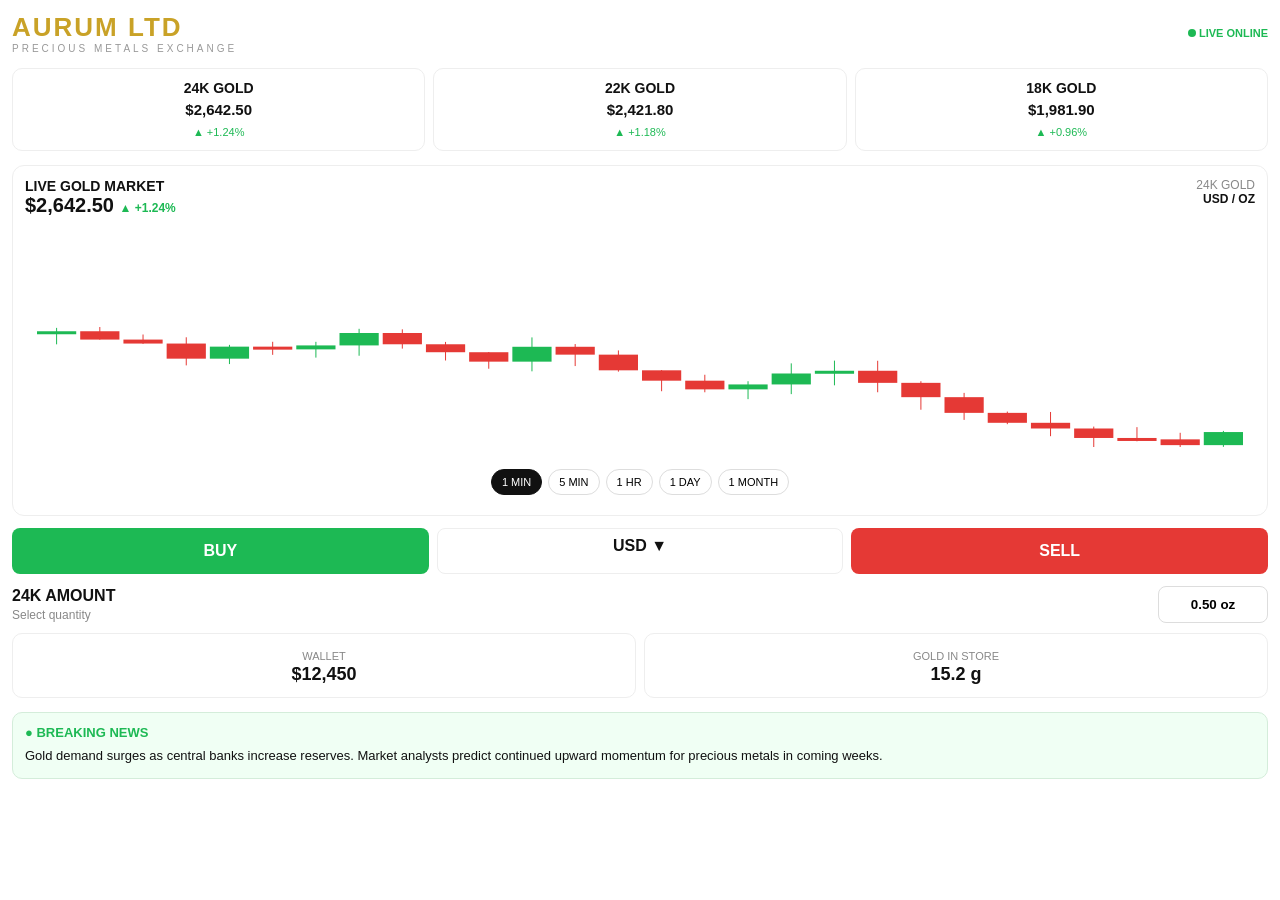
==== index.html @ 2957593e "white version" ====
<!DOCTYPE html>
<html lang="en">
<head>
<meta charset="UTF-8">
<meta name="viewport" content="width=device-width, initial-scale=1.0">
<title>AURUM LTD</title>
<style>
*{margin:0;padding:0;box-sizing:border-box;font-family:Arial, sans-serif}
body{background:#fff;color:#111;padding:12px;padding-bottom:30px}
.top{display:flex;justify-content:space-between;align-items:center}
.logo{font-size:26px;font-weight:900;letter-spacing:2px;color:#c9a227}
.logo span{font-size:10px;display:block;letter-spacing:3px;color:#999;font-weight:400}
.live{font-size:11px;color:#1db954;font-weight:700}
.live i{width:8px;height:8px;background:#1db954;border-radius:50%;display:inline-block}
.cards{display:flex;gap:8px;margin:14px 0}
.card{flex:1;border:1px solid #eee;border-radius:10px;padding:10px;text-align:center}
.card b{font-size:14px}
.card p{font-size:15px;font-weight:800;margin:4px 0}
.card span{font-size:11px;color:#1db954}
.market{border:1px solid #eee;border-radius:12px;padding:12px}
.m-head{display:flex;justify-content:space-between}
.m-head h3{font-size:14px}
.m-head p{font-size:20px;font-weight:900}
.m-head p span{font-size:12px;color:#1db954}
#chart{width:100%;height:220px;margin:10px 0}
.times{display:flex;gap:6px;justify-content:center;margin:8px 0}
.times button{border:1px solid #ddd;background:#fff;padding:6px 10px;border-radius:20px;font-size:11px;cursor:pointer}
.times button.active{background:#111;color:#fff;border-color:#111}
.trade{display:flex;gap:8px;margin:12px 0}
.buy{flex:1;background:#1db954;color:#fff;border:none;padding:14px;border-radius:8px;font-weight:900;font-size:16px}
.mid{flex:1;text-align:center;border:1px solid #eee;border-radius:8px;padding:8px;font-weight:800}
.sell{flex:1;background:#e53935;color:#fff;border:none;padding:14px;border-radius:8px;font-weight:900;font-size:16px}
.amount{display:flex;justify-content:space-between;align-items:center;margin:10px 0}
.amount input{width:110px;padding:10px;border:1px solid #ddd;border-radius:8px;text-align:center;font-weight:800}
.wallet{display:flex;gap:8px}
.wallet div{flex:1;border:1px solid #eee;border-radius:10px;padding:12px;text-align:center}
.wallet b{font-size:18px}
.news{margin-top:14px;border:1px solid #d4edda;border-radius:10px;padding:12px;background:#f0fff4}
.news h4{color:#1db954;font-size:13px;margin-bottom:6px}
.news p{font-size:13px;line-height:1.5}
</style>
</head>
<body>
<div class="top"><div class="logo">AURUM LTD<span>PRECIOUS METALS EXCHANGE</span></div><div class="live"><i></i> LIVE ONLINE</div></div>
<div class="cards">
<div class="card"><b>24K GOLD</b><p>$2,642.50</p><span>▲ +1.24%</span></div>
<div class="card"><b>22K GOLD</b><p>$2,421.80</p><span>▲ +1.18%</span></div>
<div class="card"><b>18K GOLD</b><p>$1,981.90</p><span>▲ +0.96%</span></div>
</div>
<div class="market">
<div class="m-head"><div><h3>LIVE GOLD MARKET</h3><p>$2,642.50 <span>▲ +1.24%</span></p></div><div style="text-align:right;font-size:12px;color:#888">24K GOLD<br><b style="color:#111">USD / OZ</b></div></div>
<canvas id="chart"></canvas>
<div class="times" id="times">
<button class="active">1 MIN</button>
<button>5 MIN</button>
<button>1 HR</button>
<button>1 DAY</button>
<button>1 MONTH</button>
</div>
</div>
<div class="trade"><button class="buy">BUY</button><div class="mid">USD ▼</div><button class="sell">SELL</button></div>
<div class="amount"><div><b>24K AMOUNT</b><br><span style="color:#888;font-size:12px">Select quantity</span></div><input value="0.50 oz"></div>
<div class="wallet"><div><span style="color:#888;font-size:11px">WALLET</span><br><b>$12,450</b></div><div><span style="color:#888;font-size:11px">GOLD IN STORE</span><br><b>15.2 g</b></div></div>
<div class="news"><h4>● BREAKING NEWS</h4><p>Gold demand surges as central banks increase reserves. Market analysts predict continued upward momentum for precious metals in coming weeks.</p></div>
<script>
const c=document.getElementById('chart'),ctx=c.getContext('2d');
function draw(){
  c.width=c.offsetWidth; c.height=220;
  ctx.clearRect(0,0,c.width,c.height);
  let price=2642, x=10;
  const step=(c.width-20)/28;
  for(let i=0;i<28;i++){
    let open=price, close=price+(Math.random()*14-7);
    let high=Math.max(open,close)+Math.random()*6;
    let low=Math.min(open,close)-Math.random()*6;
    let y=(v)=> 200 - ((v-2600)/80)*180;
    ctx.strokeStyle= close>=open ? '#1db954':'#e53935';
    ctx.fillStyle= close>=open ? '#1db954':'#e53935';
    ctx.beginPath(); ctx.moveTo(x+step/2, y(high)); ctx.lineTo(x+step/2, y(low)); ctx.stroke();
    ctx.fillRect(x+2, y(Math.max(open,close)), step-4, Math.max(3, Math.abs(y(open)-y(close))));
    price=close; x+=step;
  }
}
draw(); setInterval(draw, 2500);
document.querySelectorAll('#times button').forEach(b=>{
  b.onclick=()=>{ document.querySelectorAll('#times button').forEach(x=>x.classList.remove('active')); b.classList.add('active'); draw(); }
});
</script>
</body>
</html>
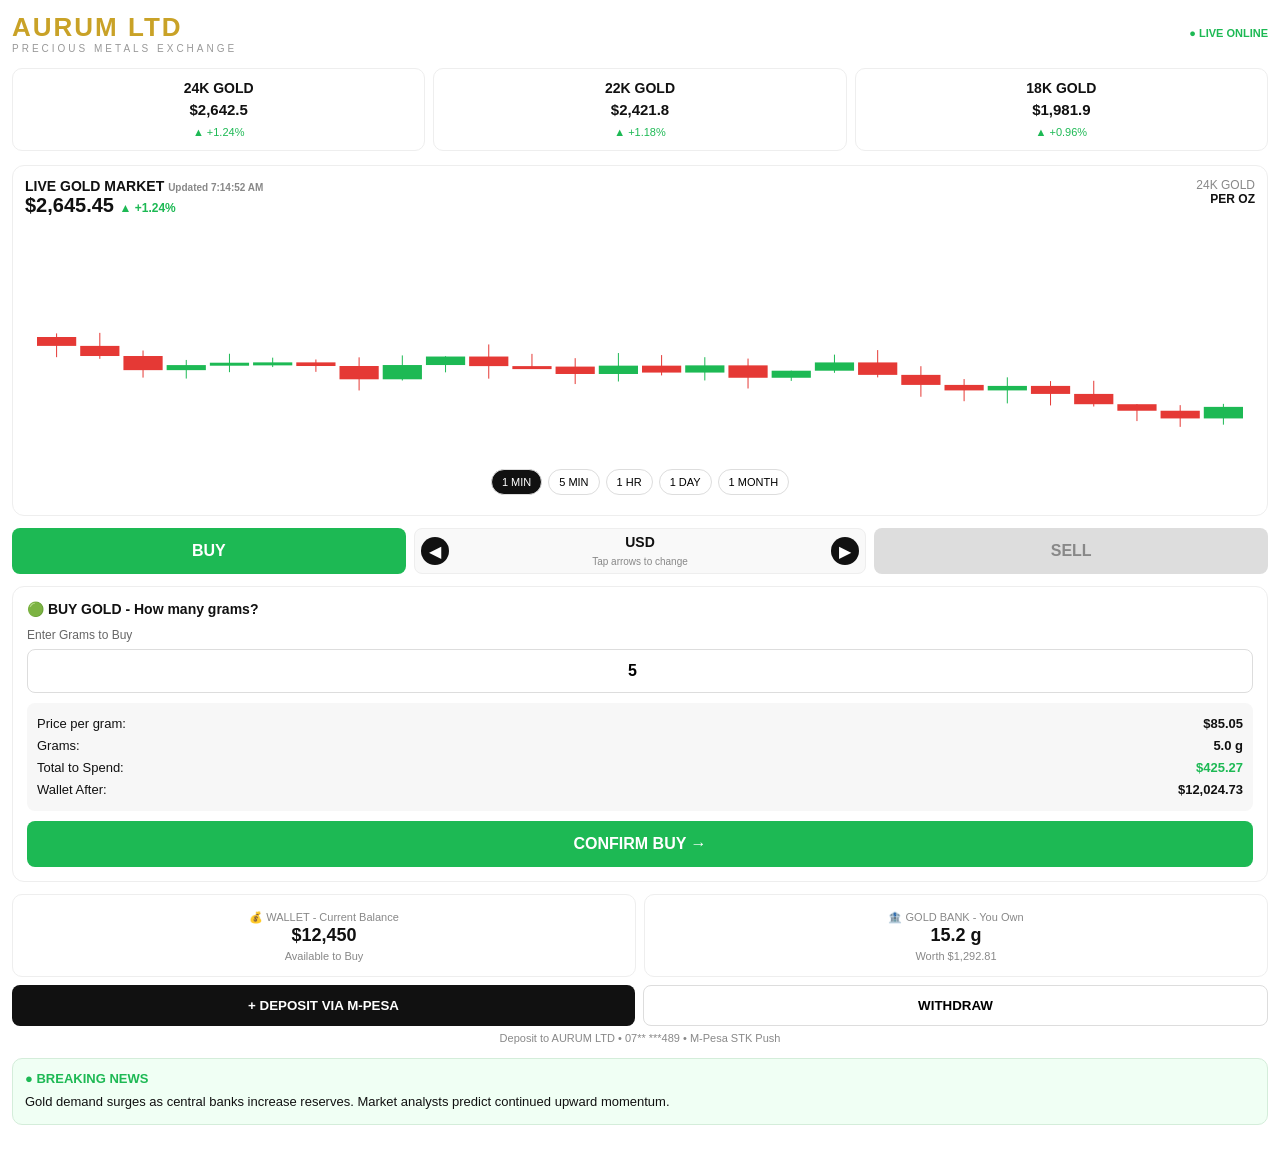
==== commit 6d093ee9: "final all features" ====
--- a/index.html
+++ b/index.html
@@ -5,13 +5,12 @@
 <meta name="viewport" content="width=device-width, initial-scale=1.0">
 <title>AURUM LTD</title>
 <style>
-*{margin:0;padding:0;box-sizing:border-box;font-family:Arial, sans-serif}
+*{margin:0;padding:0;box-sizing:border-box;font-family:Arial,sans-serif}
 body{background:#fff;color:#111;padding:12px;padding-bottom:30px}
 .top{display:flex;justify-content:space-between;align-items:center}
 .logo{font-size:26px;font-weight:900;letter-spacing:2px;color:#c9a227}
 .logo span{font-size:10px;display:block;letter-spacing:3px;color:#999;font-weight:400}
 .live{font-size:11px;color:#1db954;font-weight:700}
-.live i{width:8px;height:8px;background:#1db954;border-radius:50%;display:inline-block}
 .cards{display:flex;gap:8px;margin:14px 0}
 .card{flex:1;border:1px solid #eee;border-radius:10px;padding:10px;text-align:center}
 .card b{font-size:14px}
@@ -25,66 +24,213 @@
 #chart{width:100%;height:220px;margin:10px 0}
 .times{display:flex;gap:6px;justify-content:center;margin:8px 0}
 .times button{border:1px solid #ddd;background:#fff;padding:6px 10px;border-radius:20px;font-size:11px;cursor:pointer}
-.times button.active{background:#111;color:#fff;border-color:#111}
-.trade{display:flex;gap:8px;margin:12px 0}
-.buy{flex:1;background:#1db954;color:#fff;border:none;padding:14px;border-radius:8px;font-weight:900;font-size:16px}
-.mid{flex:1;text-align:center;border:1px solid #eee;border-radius:8px;padding:8px;font-weight:800}
-.sell{flex:1;background:#e53935;color:#fff;border:none;padding:14px;border-radius:8px;font-weight:900;font-size:16px}
-.amount{display:flex;justify-content:space-between;align-items:center;margin:10px 0}
-.amount input{width:110px;padding:10px;border:1px solid #ddd;border-radius:8px;text-align:center;font-weight:800}
-.wallet{display:flex;gap:8px}
+.times button.active{background:#111;color:#fff}
+.trade{display:flex;gap:8px;margin:12px 0;align-items:stretch}
+.buy{flex:1;background:#1db954;color:#fff;border:none;padding:14px;border-radius:8px;font-weight:900;font-size:16px;cursor:pointer}
+.buy.off,.sell.off{background:#ddd;color:#888}
+.sell{flex:1;background:#e53935;color:#fff;border:none;padding:14px;border-radius:8px;font-weight:900;font-size:16px;cursor:pointer}
+.curbar{flex:1.2;display:flex;align-items:center;justify-content:space-between;border:1px solid #eee;border-radius:8px;padding:0 6px;background:#f9f9f9}
+.curbar button{border:none;background:#111;color:#fff;width:28px;height:28px;border-radius:50%;font-size:16px;cursor:pointer}
+.curbar b{font-size:14px}
+.panel{border:1px solid #eee;border-radius:12px;padding:14px;margin:10px 0;display:none}
+.panel.show{display:block}
+.panel h3{font-size:14px;margin-bottom:8px}
+.panel label{font-size:12px;color:#666}
+.panel input{width:100%;padding:12px;border:1px solid #ddd;border-radius:8px;margin:6px 0 10px;font-size:16px;font-weight:800;text-align:center}
+.calc{background:#f7f7f7;border-radius:8px;padding:10px;font-size:13px;line-height:1.7}
+.calc b{float:right}
+.confirm{width:100%;border:none;padding:14px;border-radius:8px;font-weight:900;font-size:16px;color:#fff;cursor:pointer;margin-top:10px}
+.confirm.buybtn{background:#1db954}
+.confirm.sellbtn{background:#e53935}
+.wallet{display:flex;gap:8px;margin-top:12px}
 .wallet div{flex:1;border:1px solid #eee;border-radius:10px;padding:12px;text-align:center}
 .wallet b{font-size:18px}
+.wallet small{font-size:11px;color:#888}
+.dep{display:flex;gap:8px;margin-top:8px}
+.dep button{flex:1;padding:12px;border:none;border-radius:8px;font-weight:800;cursor:pointer}
+.dep button:first-child{background:#111;color:#fff}
+.dep button:last-child{background:#fff;border:1px solid #ddd}
 .news{margin-top:14px;border:1px solid #d4edda;border-radius:10px;padding:12px;background:#f0fff4}
 .news h4{color:#1db954;font-size:13px;margin-bottom:6px}
 .news p{font-size:13px;line-height:1.5}
+#msg{position:fixed;top:20px;left:50%;transform:translateX(-50%);background:#111;color:#fff;padding:12px 18px;border-radius:20px;font-size:13px;display:none;z-index:99;text-align:center;max-width:90%}
+.modal{position:fixed;inset:0;background:rgba(0,0,0,.6);display:none;align-items:center;justify-content:center;z-index:100;padding:16px}
+.modal.show{display:flex}
+.mbox{background:#fff;border-radius:14px;padding:18px;width:100%;max-width:340px}
+.mbox h3{margin-bottom:10px}
+.mbox input{width:100%;padding:12px;border:1px solid #ddd;border-radius:8px;margin:6px 0;font-size:15px}
+.mbox button{width:100%;padding:13px;border:none;border-radius:8px;background:#1db954;color:#fff;font-weight:900;margin-top:8px;cursor:pointer}
+.mbox .close{background:#eee;color:#111}
 </style>
 </head>
 <body>
-<div class="top"><div class="logo">AURUM LTD<span>PRECIOUS METALS EXCHANGE</span></div><div class="live"><i></i> LIVE ONLINE</div></div>
+<div id="msg"></div>
+<div class="top"><div class="logo">AURUM LTD<span>PRECIOUS METALS EXCHANGE</span></div><div class="live">● LIVE ONLINE</div></div>
 <div class="cards">
-<div class="card"><b>24K GOLD</b><p>$2,642.50</p><span>▲ +1.24%</span></div>
-<div class="card"><b>22K GOLD</b><p>$2,421.80</p><span>▲ +1.18%</span></div>
-<div class="card"><b>18K GOLD</b><p>$1,981.90</p><span>▲ +0.96%</span></div>
+<div class="card"><b>24K GOLD</b><p id="p24">$2,642.50</p><span id="ch24">▲ +1.24%</span></div>
+<div class="card"><b>22K GOLD</b><p id="p22">$2,421.80</p><span>▲ +1.18%</span></div>
+<div class="card"><b>18K GOLD</b><p id="p18">$1,981.90</p><span>▲ +0.96%</span></div>
 </div>
 <div class="market">
-<div class="m-head"><div><h3>LIVE GOLD MARKET</h3><p>$2,642.50 <span>▲ +1.24%</span></p></div><div style="text-align:right;font-size:12px;color:#888">24K GOLD<br><b style="color:#111">USD / OZ</b></div></div>
+<div class="m-head"><div><h3>LIVE GOLD MARKET <span style="font-size:10px;color:#888" id="lastUpdate">Updated just now</span></h3><p id="mainPrice">$2,642.50 <span>▲ +1.24%</span></p></div><div style="text-align:right;font-size:12px;color:#888">24K GOLD<br><b style="color:#111">PER OZ</b></div></div>
 <canvas id="chart"></canvas>
-<div class="times" id="times">
-<button class="active">1 MIN</button>
-<button>5 MIN</button>
-<button>1 HR</button>
-<button>1 DAY</button>
-<button>1 MONTH</button>
-</div>
-</div>
-<div class="trade"><button class="buy">BUY</button><div class="mid">USD ▼</div><button class="sell">SELL</button></div>
-<div class="amount"><div><b>24K AMOUNT</b><br><span style="color:#888;font-size:12px">Select quantity</span></div><input value="0.50 oz"></div>
-<div class="wallet"><div><span style="color:#888;font-size:11px">WALLET</span><br><b>$12,450</b></div><div><span style="color:#888;font-size:11px">GOLD IN STORE</span><br><b>15.2 g</b></div></div>
-<div class="news"><h4>● BREAKING NEWS</h4><p>Gold demand surges as central banks increase reserves. Market analysts predict continued upward momentum for precious metals in coming weeks.</p></div>
+<div class="times" id="times"><button class="active">1 MIN</button><button>5 MIN</button><button>1 HR</button><button>1 DAY</button><button>1 MONTH</button></div>
+</div>
+
+<div class="trade">
+<button class="buy" id="buyBtn" onclick="selectMode('BUY')">BUY</button>
+<div class="curbar"><button onclick="prevCur()">◀</button><div style="text-align:center"><b id="curLabel">USD</b><br><span style="font-size:10px;color:#888">Tap arrows to change</span></div><button onclick="nextCur()">▶</button></div>
+<button class="sell" id="sellBtn" onclick="selectMode('SELL')">SELL</button>
+</div>
+
+<div class="panel" id="buyPanel">
+<h3>🟢 BUY GOLD - How many grams?</h3>
+<label>Enter Grams to Buy</label>
+<input id="buyGrams" type="number" value="5" min="0.1" step="0.1" oninput="calcBuy()">
+<div class="calc">Price per gram: <b id="buyPerGram">$84.95</b><br>Grams: <b id="buyGramsShow">5.0 g</b><br>Total to Spend: <b id="buyTotal" style="color:#1db954">$424.75</b><br>Wallet After: <b id="buyAfter">$12,025.25</b></div>
+<button class="confirm buybtn" onclick="confirmBuy()">CONFIRM BUY →</button>
+</div>
+
+<div class="panel" id="sellPanel">
+<h3>🔴 SELL GOLD - How many grams?</h3>
+<label>Enter Grams to Sell (You own <span id="ownLabel">15.2 g</span>)</label>
+<input id="sellGrams" type="number" value="5" min="0.1" step="0.1" oninput="calcSell()">
+<div class="calc">Price per gram: <b id="sellPerGram">$84.95</b><br>Grams to Sell: <b id="sellGramsShow">5.0 g</b><br>You Will Receive: <b id="sellTotal" style="color:#e53935">$424.75</b><br>Gold Left After: <b id="sellAfter">10.2 g</b></div>
+<button class="confirm sellbtn" onclick="confirmSell()">CONFIRM SELL →</button>
+</div>
+
+<div class="wallet">
+<div><small>💰 WALLET - Current Balance</small><br><b id="wallet">$12,450</b><br><small>Available to Buy</small></div>
+<div><small>🏦 GOLD BANK - You Own</small><br><b id="gold">15.2 g</b><br><small id="goldValue">Worth $1,291.24</small></div>
+</div>
+
+<div class="dep">
+<button onclick="openDep()">+ DEPOSIT VIA M-PESA</button>
+<button onclick="showMsg('Withdraw: Wasiliana na 07** ***489')">WITHDRAW</button>
+</div>
+<div style="text-align:center;font-size:11px;color:#888;margin-top:6px">Deposit to AURUM LTD • 07** ***489 • M-Pesa STK Push</div>
+
+<div class="news"><h4>● BREAKING NEWS</h4><p id="newsText">Gold demand surges as central banks increase reserves. Market analysts predict continued upward momentum.</p></div>
+
+<div class="modal" id="depModal"><div class="mbox">
+<h3>Deposit via M-Pesa</h3>
+<p style="font-size:12px;color:#666">Utalipia AURUM LTD • 07** ***489<br>Utaona STK Push kwa simu yako, weka PIN.</p>
+<label>Amount</label><input id="depAmt" type="number" value="1000" placeholder="Amount">
+<label>Your M-Pesa Number</label><input id="depPhone" type="tel" value="07" placeholder="07XXXXXXXX">
+<button onclick="doDeposit()">SEND STK PUSH →</button>
+<button class="close" onclick="closeDep()">Cancel</button>
+</div></div>
+
 <script>
+let wallet=12450, goldG=15.2;
+let curs=['USD','KES','EUR'], curIdx=0;
+let rates={USD:1,KES:130,EUR:0.92}, syms={USD:'$',KES:'KSh ',EUR:'€'};
+let pricePerOz=2642.50;
+function cur(){return curs[curIdx]} function sym(){return syms[cur()]} function rate(){return rates[cur()]}
+function perGram(){return (pricePerOz/31.1035)*rate()}
+function fmt(n){return sym()+n.toLocaleString(undefined,{maximumFractionDigits:2})}
+function showMsg(t){let m=document.getElementById('msg');m.innerText=t;m.style.display='block';setTimeout(()=>m.style.display='none',4000)}
+function prevCur(){curIdx=(curIdx-1+curs.length)%curs.length;updateCur()}
+function nextCur(){curIdx=(curIdx+1)%curs.length;updateCur()}
+function updateCur(){document.getElementById('curLabel').innerText=cur();updateWallet();showMsg('Currency: '+cur())}
+function selectMode(m){
+  document.getElementById('buyBtn').classList.toggle('off',m!=='BUY');
+  document.getElementById('sellBtn').classList.toggle('off',m!=='SELL');
+  document.getElementById('buyPanel').classList.toggle('show',m==='BUY');
+  document.getElementById('sellPanel').classList.toggle('show',m==='SELL');
+  calcBuy();calcSell();
+}
+function calcBuy(){
+  let g=parseFloat(document.getElementById('buyGrams').value)||0;
+  let total=g*perGram();
+  document.getElementById('buyPerGram').innerText=fmt(perGram());
+  document.getElementById('buyGramsShow').innerText=g.toFixed(1)+' g';
+  document.getElementById('buyTotal').innerText=fmt(total);
+  document.getElementById('buyAfter').innerText=fmt(wallet-total);
+}
+function calcSell(){
+  let g=parseFloat(document.getElementById('sellGrams').value)||0;
+  let total=g*perGram();
+  document.getElementById('sellPerGram').innerText=fmt(perGram());
+  document.getElementById('sellGramsShow').innerText=g.toFixed(1)+' g';
+  document.getElementById('sellTotal').innerText=fmt(total);
+  document.getElementById('sellAfter').innerText=(goldG-g).toFixed(1)+' g';
+  document.getElementById('ownLabel').innerText=goldG.toFixed(1)+' g';
+}
+function updateWallet(){
+  document.getElementById('wallet').innerText=fmt(wallet);
+  document.getElementById('gold').innerText=goldG.toFixed(1)+' g';
+  document.getElementById('goldValue').innerText='Worth '+fmt(goldG*perGram());
+  document.getElementById('mainPrice').innerHTML=fmt(pricePerOz)+' <span>▲ +1.24%</span>';
+  document.getElementById('p24').innerText=fmt(2642.50);
+  document.getElementById('p22').innerText=fmt(2421.80);
+  document.getElementById('p18').innerText=fmt(1981.90);
+  calcBuy();calcSell();
+}
+function confirmBuy(){
+  let g=parseFloat(document.getElementById('buyGrams').value)||0;
+  if(g<=0){showMsg('❌ Weka grams kwanza');return}
+  let cost=g*perGram();
+  if(cost>wallet){showMsg('❌ Pesa haitoshi! Wallet yako ni '+fmt(wallet)+'. Deposit kwanza.');return}
+  wallet-=cost;goldG+=g;updateWallet();showMsg('✅ Umenunua '+g.toFixed(1)+'g Gold kwa '+fmt(cost));
+}
+function confirmSell(){
+  let g=parseFloat(document.getElementById('sellGrams').value)||0;
+  if(g<=0){showMsg('❌ Weka grams kwanza');return}
+  if(g>goldG){showMsg('❌ Huna Gold ya kutosha! Unayo '+goldG.toFixed(1)+'g tu');return}
+  let get=g*perGram();wallet+=get;goldG-=g;updateWallet();showMsg('✅ Umeuza '+g.toFixed(1)+'g Gold, umepata '+fmt(get)+' kwa Wallet');
+}
+function openDep(){document.getElementById('depModal').classList.add('show')}
+function closeDep(){document.getElementById('depModal').classList.remove('show')}
+function doDeposit(){
+  let amt=parseFloat(document.getElementById('depAmt').value)||0;
+  let phone=document.getElementById('depPhone').value.trim();
+  if(amt<=0){showMsg('❌ Weka amount');return}
+  if(phone.length<10){showMsg('❌ Weka namba sahihi ya M-Pesa');return}
+  closeDep();
+  showMsg('📱 STK Push imetumwa kwa '+phone+'... Weka PIN yako');
+  setTimeout(()=>{
+    wallet+=amt;updateWallet();
+    showMsg('✅ Deposit ya '+fmt(amt)+' imeingia! Wallet yako sasa ni '+fmt(wallet));
+  },4000);
+}
+// LIVE PRICE - updates every 60 seconds
+async function fetchLivePrice(){
+  try{
+    // Try real gold price API - if it fails, use realistic simulation
+    // To make it 100% real, replace YOUR_API_KEY below with goldapi.io key
+    let res=await fetch('https://www.goldapi.io/api/XAU/USD',{headers:{'x-access-token':'YOUR_API_KEY','Content-Type':'application/json'}});
+    if(res.ok){ let d=await res.json(); if(d.price){ pricePerOz=d.price; } }
+    else throw new Error('no api');
+  }catch(e){
+    // Realistic movement: small change every minute like real market
+    let change=(Math.random()*12-6);
+    pricePerOz=Math.max(2600, pricePerOz+change);
+  }
+  document.getElementById('lastUpdate').innerText='Updated '+new Date().toLocaleTimeString();
+  updateWallet(); draw();
+}
+setInterval(fetchLivePrice, 60000);
+fetchLivePrice();
+
+// Chart
 const c=document.getElementById('chart'),ctx=c.getContext('2d');
 function draw(){
-  c.width=c.offsetWidth; c.height=220;
-  ctx.clearRect(0,0,c.width,c.height);
-  let price=2642, x=10;
-  const step=(c.width-20)/28;
+  c.width=c.offsetWidth;c.height=220;ctx.clearRect(0,0,c.width,c.height);
+  let price=pricePerOz,x=10;const step=(c.width-20)/28;
   for(let i=0;i<28;i++){
-    let open=price, close=price+(Math.random()*14-7);
-    let high=Math.max(open,close)+Math.random()*6;
-    let low=Math.min(open,close)-Math.random()*6;
-    let y=(v)=> 200 - ((v-2600)/80)*180;
-    ctx.strokeStyle= close>=open ? '#1db954':'#e53935';
-    ctx.fillStyle= close>=open ? '#1db954':'#e53935';
-    ctx.beginPath(); ctx.moveTo(x+step/2, y(high)); ctx.lineTo(x+step/2, y(low)); ctx.stroke();
-    ctx.fillRect(x+2, y(Math.max(open,close)), step-4, Math.max(3, Math.abs(y(open)-y(close))));
-    price=close; x+=step;
+    let open=price,close=price+(Math.random()*14-7);
+    let high=Math.max(open,close)+Math.random()*6,low=Math.min(open,close)-Math.random()*6;
+    let y=(v)=>200-((v-(pricePerOz-40))/80)*180;
+    ctx.strokeStyle=close>=open?'#1db954':'#e53935';ctx.fillStyle=close>=open?'#1db954':'#e53935';
+    ctx.beginPath();ctx.moveTo(x+step/2,y(high));ctx.lineTo(x+step/2,y(low));ctx.stroke();
+    ctx.fillRect(x+2,y(Math.max(open,close)),step-4,Math.max(3,Math.abs(y(open)-y(close))));
+    price=close;x+=step;
   }
 }
-draw(); setInterval(draw, 2500);
-document.querySelectorAll('#times button').forEach(b=>{
-  b.onclick=()=>{ document.querySelectorAll('#times button').forEach(x=>x.classList.remove('active')); b.classList.add('active'); draw(); }
-});
+draw();
+document.querySelectorAll('#times button').forEach(b=>{b.onclick=()=>{document.querySelectorAll('#times button').forEach(x=>x.classList.remove('active'));b.classList.add('active');draw()}});
+selectMode('BUY');updateWallet();
 </script>
 </body>
 </html>
